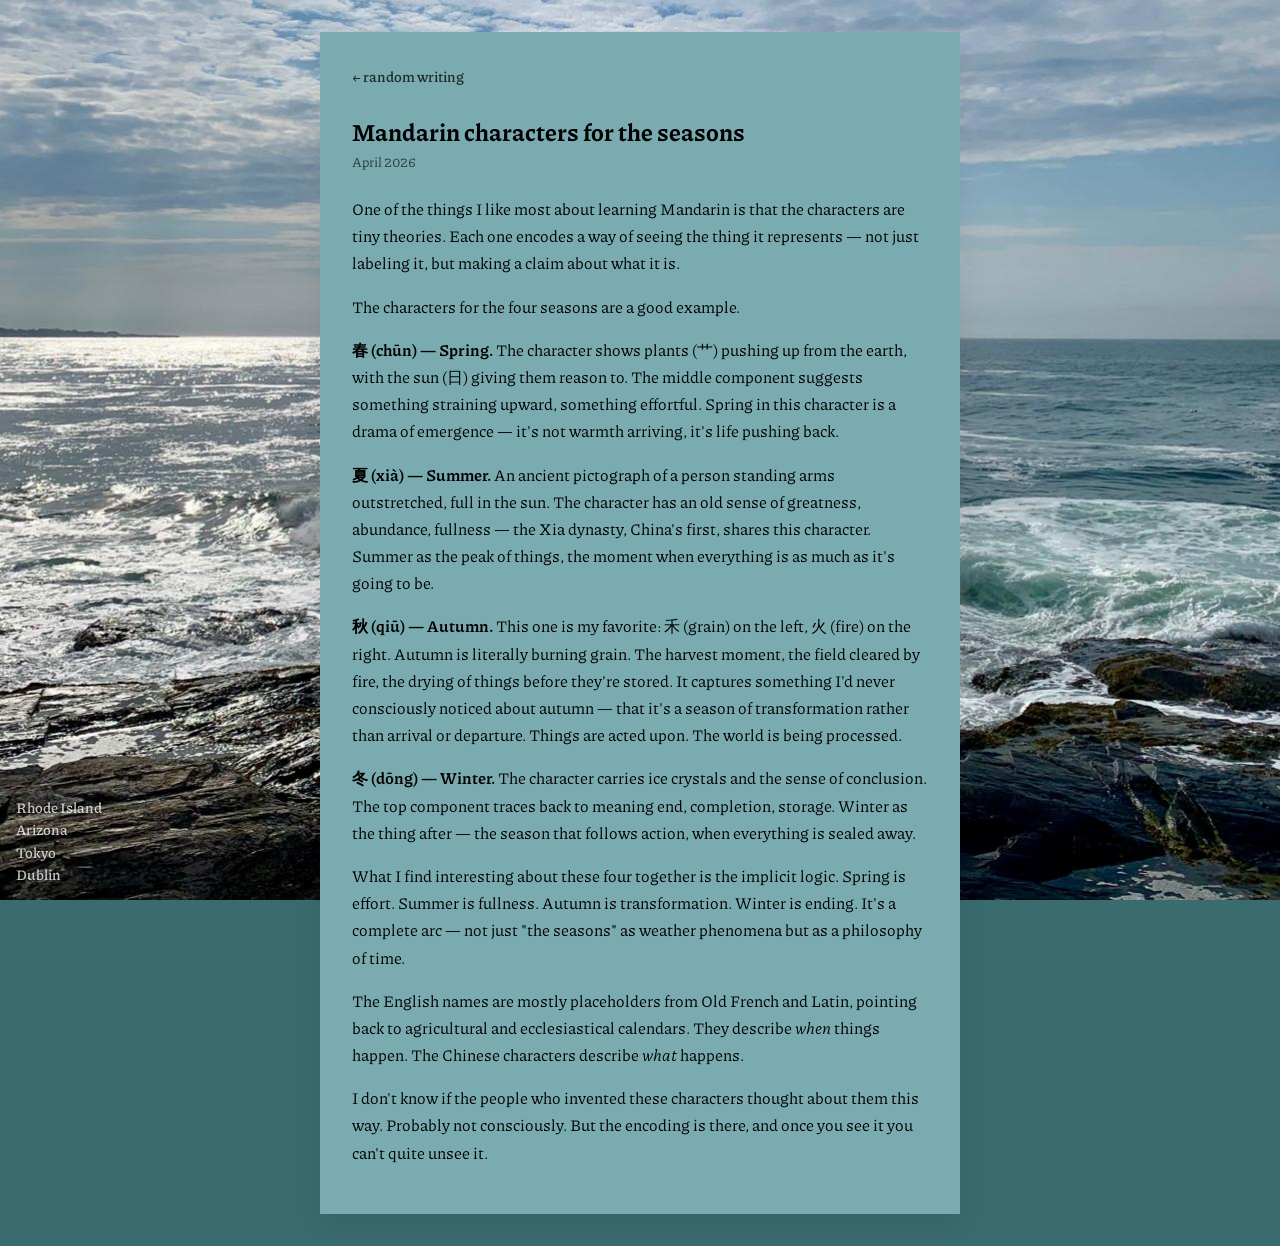
==== posts/mandarin-seasons.html @ 85fc89c3 "blog post" ====
<!DOCTYPE html>
<html lang="en">
  <head>
    <meta charset="UTF-8" />
    <meta name="viewport" content="width=device-width, initial-scale=1.0" />
    <title>Mandarin characters for the seasons — Sophia McConnell</title>
    <link rel="icon" id="favicon" href="data:image/svg+xml,<svg xmlns='http://www.w3.org/2000/svg' viewBox='0 0 100 100'><text y='.9em' font-size='90'>🌊</text></svg>" />
    <link rel="preconnect" href="https://fonts.googleapis.com" />
    <link rel="preconnect" href="https://fonts.gstatic.com" crossorigin />
    <link href="https://fonts.googleapis.com/css2?family=Piazzolla:ital,opsz,wght@0,8..30,300..900;1,8..30,300..900&display=swap" rel="stylesheet" />
    <link rel="stylesheet" href="../style.css" />
    <style>
      html, body { overflow: auto; height: auto; }
    </style>
  </head>
  <body>
    <script src="../js/theme.js"></script>

    <div class="post-page">
      <a class="post-back" href="../index.html#random-writing">← random writing</a>
      <article>
        <h1>Mandarin characters for the seasons</h1>
        <time>April 2026</time>

        <p>
          One of the things I like most about learning Mandarin is that the
          characters are tiny theories. Each one encodes a way of seeing the
          thing it represents — not just labeling it, but making a claim about
          what it is.
        </p>

        <p>The characters for the four seasons are a good example.</p>

        <p>
          <strong>春 (chūn) — Spring.</strong> The character shows plants (艹)
          pushing up from the earth, with the sun (日) giving them reason to.
          The middle component suggests something straining upward, something
          effortful. Spring in this character is a drama of emergence — it's
          not warmth arriving, it's life pushing back.
        </p>

        <p>
          <strong>夏 (xià) — Summer.</strong> An ancient pictograph of a
          person standing arms outstretched, full in the sun. The character has
          an old sense of greatness, abundance, fullness — the Xia dynasty,
          China's first, shares this character. Summer as the peak of things,
          the moment when everything is as much as it's going to be.
        </p>

        <p>
          <strong>秋 (qiū) — Autumn.</strong> This one is my favorite: 禾
          (grain) on the left, 火 (fire) on the right. Autumn is literally
          burning grain. The harvest moment, the field cleared by fire, the
          drying of things before they're stored. It captures something I'd
          never consciously noticed about autumn — that it's a season of
          transformation rather than arrival or departure. Things are acted
          upon. The world is being processed.
        </p>

        <p>
          <strong>冬 (dōng) — Winter.</strong> The character carries ice
          crystals and the sense of conclusion. The top component traces back
          to meaning end, completion, storage. Winter as the thing after —
          the season that follows action, when everything is sealed away.
        </p>

        <p>
          What I find interesting about these four together is the implicit
          logic. Spring is effort. Summer is fullness. Autumn is
          transformation. Winter is ending. It's a complete arc — not just
          "the seasons" as weather phenomena but as a philosophy of time.
        </p>

        <p>
          The English names are mostly placeholders from Old French and Latin,
          pointing back to agricultural and ecclesiastical calendars. They
          describe <em>when</em> things happen. The Chinese characters describe
          <em>what</em> happens.
        </p>

        <p>
          I don't know if the people who invented these characters thought
          about them this way. Probably not consciously. But the encoding is
          there, and once you see it you can't quite unsee it.
        </p>
      </article>
    </div>

    <nav class="location-switcher" aria-label="Location themes">
      <button data-theme="theme-rhode-island">Rhode Island</button>
      <button data-theme="theme-arizona">Arizona</button>
      <button data-theme="theme-tokyo">Tokyo</button>
      <button data-theme="theme-dublin">Dublin</button>
    </nav>
  </body>
</html>
---- style.css ----
/* ── Theme variables ───────────────────────────────────────────────────────
   Each theme defines these four properties. The defaults below are the
   fallback when no theme is active (plain green, no photo).
   ───────────────────────────────────────────────────────────────────────── */
:root {
  --bg-color:       #7a9e7e;
  --bg-image:       none;
  --panel-bg:       #cab49b40;
  --card-bg:        #cab49b;
  --nav-header-bg:  #c1583a;
  --nav-header-hover: #a8472b;
  --nav-sub-bg:     #e8c9a0;
  --nav-sub-hover:  #d4a87a;
  --nav-sub-active: #c1583a;
}

/* Rhode Island — coastal greens/blues */
body.theme-rhode-island {
  --bg-color:         #3a6b6e;
  --bg-image:         url("assets/images/bg-rhode-island.jpeg");
  --panel-bg:         #2b4f5240;
  --card-bg:          #7aabb0;
  --nav-header-bg:    #2b6b72;
  --nav-header-hover: #1d4f55;
  --nav-sub-bg:       #a8d4d8;
  --nav-sub-hover:    #84bcc2;
  --nav-sub-active:   #2b6b72;
}

/* Arizona — warm desert */
body.theme-arizona {
  --bg-color:         #b5651d;
  --bg-image:         url("assets/images/bg-arizona.jpeg");
  --panel-bg:         #6b2d0040;
  --card-bg:          #d4956a;
  --nav-header-bg:    #a0430f;
  --nav-header-hover: #7a320a;
  --nav-sub-bg:       #e8c4a0;
  --nav-sub-hover:    #d4a87a;
  --nav-sub-active:   #a0430f;
}

/* Tokyo — soft cherry blossom */
body.theme-tokyo {
  --bg-color:         #6b5b6e;
  --bg-image:         url("assets/images/bg-tokyo.jpeg");
  --panel-bg:         #3d2b4040;
  --card-bg:          #c8a8c0;
  --nav-header-bg:    #8b5a7a;
  --nav-header-hover: #6b3f5a;
  --nav-sub-bg:       #e8cce0;
  --nav-sub-hover:    #d4a8c4;
  --nav-sub-active:   #8b5a7a;
}

/* Dublin — deep greens */
body.theme-dublin {
  --bg-color:         #2d5a27;
  --bg-image:         url("assets/images/bg-dublin.jpeg");
  --panel-bg:         #1a3d1640;
  --card-bg:          #6a9e62;
  --nav-header-bg:    #2d6b24;
  --nav-header-hover: #1f4f19;
  --nav-sub-bg:       #b0d4a8;
  --nav-sub-hover:    #8cbc82;
  --nav-sub-active:   #2d6b24;
}

/* ── Reset ─────────────────────────────────────────────────────────────── */
* {
  box-sizing: border-box;
}

a,
a:visited,
a:hover,
a:active {
  color: inherit;
}

html,
body {
  height: 100%;
  margin: 0;
  overflow: hidden; /* page itself never scrolls — panels handle their own scroll */
}

/* ── Body / background ─────────────────────────────────────────────────── */
body {
  font-family: 'Piazzolla', serif;
  background-color: var(--bg-color);
  background-image: var(--bg-image);
  background-attachment: fixed;
  background-size: cover;
  background-position: center;
  background-repeat: no-repeat;
  transition: opacity 0.2s ease, background-color 0.4s ease;
}

/* ── Layout ────────────────────────────────────────────────────────────── */
.layout {
  display: flex;
  max-width: 1000px;
  height: 100vh;        /* exactly fills the viewport — no more, no less */
  margin: 0 auto;
  padding: 1.5rem 1rem; /* breathing room around the panels */
  gap: 1rem;
}

/* ── Sidebar ───────────────────────────────────────────────────────────── */
.sidebar {
  width: 280px;
  overflow-y: auto;   /* sidebar can scroll internally if nav items overflow */
  padding: 0.5rem;
  background: var(--panel-bg);
  backdrop-filter: blur(2px);
  border-radius: 0px;
  box-shadow: 0 10px 30px rgba(0, 0, 0, 0.08);
  transition: background 0.4s ease;
}

.sidebar header {
  margin-bottom: 1.5rem;
}

.sidebar header img {
  display: block;
  width: 100%;
  aspect-ratio: 1 / 1;
  object-fit: cover;
  max-width: 100%;
}

.sidebar nav ul {
  list-style: none;
  margin: 0;
  padding: 0;
}

.sidebar nav li + li {
  margin-top: 0;
}

.sidebar nav a {
  display: block;
  width: 100%;
  padding: 5px 12px;
  text-decoration: none;
  color: inherit;
  cursor: pointer;
  font-weight: 600;
  transition: background-color 0.2s ease;
}

.sidebar nav a {
  background: linear-gradient(
    to bottom,
    rgba(255, 255, 255, 0.22),
    rgba(0, 0, 0, 0.18)
  ), var(--nav-sub-bg);
  color: #1f1a17;
  transition: background-color 0.4s ease;
}

.sidebar nav a:hover {
  background: linear-gradient(
    to bottom,
    rgba(255, 255, 255, 0.12),
    rgba(0, 0, 0, 0.25)
  ), var(--nav-sub-hover);
}

.nav-header.active,
.nav-sub.active {
  border-left: 4px solid rgba(0, 0, 0, 0.25);
}

.sidebar nav a:link,
.sidebar nav a:visited,
.sidebar nav a:hover,
.sidebar nav a:active {
  text-decoration: none;
}

/* ── Main content panel ────────────────────────────────────────────────── */
main {
  flex: 1;
  overflow-y: auto;   /* scrolls only when content is taller than the panel */
  padding: 1rem;
  background: var(--panel-bg);
  backdrop-filter: blur(2px);
  border-radius: 0px;
  box-shadow: 0 10px 30px rgba(0, 0, 0, 0.08);
  transition: background 0.4s ease;
}

.card {
  background: var(--card-bg);
  padding: 1rem;
  transition: background-color 0.4s ease;
}

.card h1:first-child {
  margin-top: 0;
}

.start-here-layout:not(.hidden) {
  display: flex;
  flex-direction: column;
  gap: 0.5rem;
}

.start-nav ul {
  display: flex;
  flex-wrap: wrap;
  gap: 0.25rem;
  list-style: none;
  margin: 0;
  padding: 0;
}

.start-nav a {
  color: inherit;
  text-decoration: none;
}

#reading-list ul {
  list-style: none;
  padding: 0;
  margin: 0;
}

.start-intro {
  max-width: 42rem;
  text-align: center;
  align-self: center;
}

/* ── Post index (random writing section) ──────────────────────────────── */
.post-index-layout:not(.hidden) {
  display: flex;
  flex-direction: column;
  gap: 0.5rem;
}

.post-card {
  display: block;
  text-decoration: none;
  transition: filter 0.2s ease;
}

.post-card:hover {
  filter: brightness(1.06);
}

.post-meta {
  display: block;
  font-size: 0.8rem;
  opacity: 0.65;
  margin-bottom: 0.2rem;
}

.post-title {
  margin: 0 0 0.3rem;
  font-size: 1.15rem;
}

.post-desc {
  margin: 0;
  font-size: 0.95rem;
  font-style: italic;
  opacity: 0.85;
}

/* ── Post page (individual post layout) ───────────────────────────────── */
.post-page {
  max-width: 640px;
  margin: 2rem auto;
  padding: 2rem;
  background: var(--card-bg);
  box-shadow: 0 10px 30px rgba(0, 0, 0, 0.08);
  transition: background-color 0.4s ease;
}

.post-back {
  display: inline-block;
  font-size: 0.9rem;
  font-weight: 600;
  text-decoration: none;
  margin-bottom: 1.5rem;
  opacity: 0.75;
  transition: opacity 0.2s ease;
}

.post-back:hover {
  opacity: 1;
}

.post-page article h1 {
  margin-top: 0.25rem;
  margin-bottom: 0.25rem;
}

.post-page article time {
  font-size: 0.85rem;
  opacity: 0.65;
  display: block;
  margin-bottom: 1.5rem;
}

.post-page article p {
  line-height: 1.7;
}

/* ── Location switcher ─────────────────────────────────────────────────── */
.location-switcher {
  position: fixed;
  bottom: 1rem;
  left: 1rem;
  display: flex;
  flex-direction: column;
  gap: 0.15rem;
  z-index: 100;
}

.location-switcher button {
  background: none;
  border: none;
  padding: 0;
  font-family: inherit;
  font-size: 0.9rem;
  font-weight: 600;
  color: #fff;
  text-shadow: 0 1px 3px rgba(0, 0, 0, 0.6);
  cursor: pointer;
  text-align: left;
  transition: opacity 0.2s ease;
  opacity: 0.75;
}

.location-switcher button:hover {
  opacity: 1;
}

.location-switcher button.active {
  opacity: 1;
  text-decoration: underline;
}

/* ── Responsive ────────────────────────────────────────────────────────── */
@media (max-width: 767px) {
  html,
  body {
    overflow: auto; /* restore normal page scroll on mobile */
  }

  .layout {
    flex-direction: column;
    height: auto;
    padding: 1rem 0.5rem;
  }

  .sidebar {
    width: 100%;
    height: auto;
    overflow-y: visible;
  }

  .sidebar header img {
    max-width: 220px;
  }

  main {
    flex: none;
    height: auto;
    overflow-y: visible;
    padding: 1.5rem;
  }

  .sidebar nav a {
    width: 100%;
  }

  .location-switcher {
    bottom: 0.5rem;
    left: 0.5rem;
  }
}
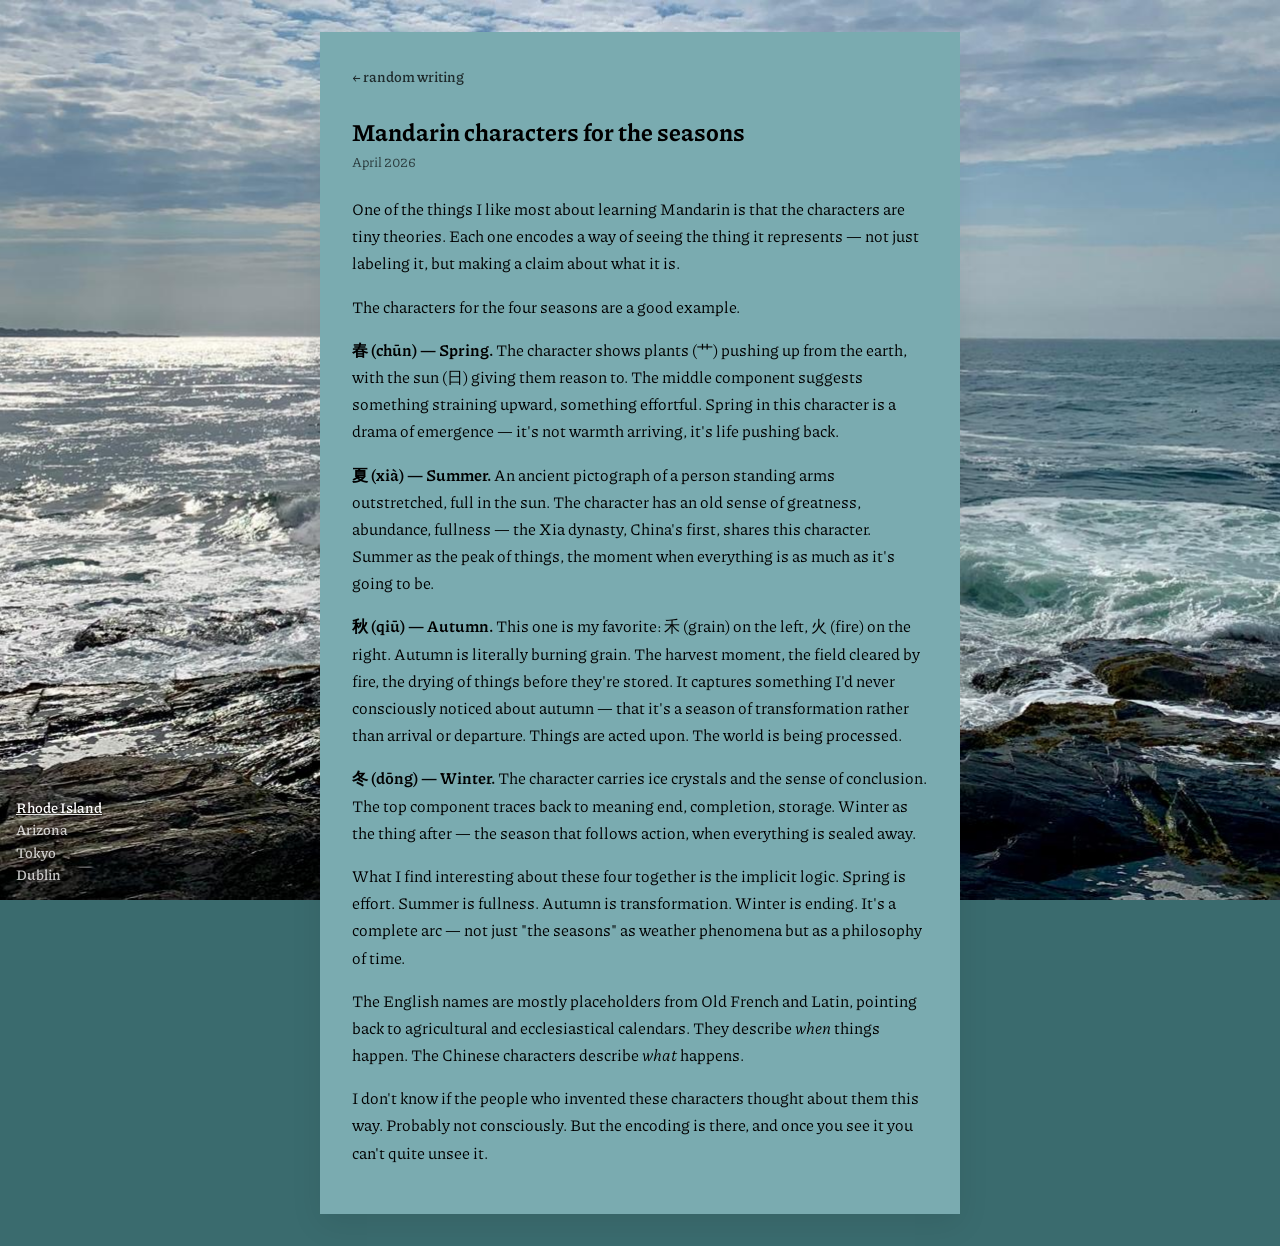
==== commit 62df9773: "cleaning up stuff and updating documentation" ====
--- a/posts/mandarin-seasons.html
+++ b/posts/mandarin-seasons.html
@@ -20,7 +20,7 @@
       <a class="post-back" href="../index.html#random-writing">← random writing</a>
       <article>
         <h1>Mandarin characters for the seasons</h1>
-        <time>April 2026</time>
+        <time datetime="2026-04">April 2026</time>
 
         <p>
           One of the things I like most about learning Mandarin is that the
--- a/style.css
+++ b/style.css
@@ -7,8 +7,6 @@
   --bg-image:       none;
   --panel-bg:       #cab49b40;
   --card-bg:        #cab49b;
-  --nav-header-bg:  #c1583a;
-  --nav-header-hover: #a8472b;
   --nav-sub-bg:     #e8c9a0;
   --nav-sub-hover:  #d4a87a;
   --nav-sub-active: #c1583a;
@@ -20,8 +18,6 @@
   --bg-image:         url("assets/images/bg-rhode-island.jpeg");
   --panel-bg:         #2b4f5240;
   --card-bg:          #7aabb0;
-  --nav-header-bg:    #2b6b72;
-  --nav-header-hover: #1d4f55;
   --nav-sub-bg:       #a8d4d8;
   --nav-sub-hover:    #84bcc2;
   --nav-sub-active:   #2b6b72;
@@ -33,8 +29,6 @@
   --bg-image:         url("assets/images/bg-arizona.jpeg");
   --panel-bg:         #6b2d0040;
   --card-bg:          #d4956a;
-  --nav-header-bg:    #a0430f;
-  --nav-header-hover: #7a320a;
   --nav-sub-bg:       #e8c4a0;
   --nav-sub-hover:    #d4a87a;
   --nav-sub-active:   #a0430f;
@@ -46,8 +40,6 @@
   --bg-image:         url("assets/images/bg-tokyo.jpeg");
   --panel-bg:         #3d2b4040;
   --card-bg:          #c8a8c0;
-  --nav-header-bg:    #8b5a7a;
-  --nav-header-hover: #6b3f5a;
   --nav-sub-bg:       #e8cce0;
   --nav-sub-hover:    #d4a8c4;
   --nav-sub-active:   #8b5a7a;
@@ -59,8 +51,6 @@
   --bg-image:         url("assets/images/bg-dublin.jpeg");
   --panel-bg:         #1a3d1640;
   --card-bg:          #6a9e62;
-  --nav-header-bg:    #2d6b24;
-  --nav-header-hover: #1f4f19;
   --nav-sub-bg:       #b0d4a8;
   --nav-sub-hover:    #8cbc82;
   --nav-sub-active:   #2d6b24;
@@ -69,6 +59,10 @@
 /* ── Reset ─────────────────────────────────────────────────────────────── */
 * {
   box-sizing: border-box;
+}
+
+.hidden {
+  display: none !important;
 }
 
 a,
@@ -114,7 +108,6 @@
   padding: 0.5rem;
   background: var(--panel-bg);
   backdrop-filter: blur(2px);
-  border-radius: 0px;
   box-shadow: 0 10px 30px rgba(0, 0, 0, 0.08);
   transition: background 0.4s ease;
 }
@@ -137,49 +130,35 @@
   padding: 0;
 }
 
-.sidebar nav li + li {
-  margin-top: 0;
-}
-
 .sidebar nav a {
   display: block;
   width: 100%;
   padding: 5px 12px;
   text-decoration: none;
-  color: inherit;
+  color: #1f1a17;
   cursor: pointer;
   font-weight: 600;
-  transition: background-color 0.2s ease;
-}
-
-.sidebar nav a {
-  background: linear-gradient(
+  background-color: var(--nav-sub-bg);
+  background-image: linear-gradient(
     to bottom,
     rgba(255, 255, 255, 0.22),
     rgba(0, 0, 0, 0.18)
-  ), var(--nav-sub-bg);
-  color: #1f1a17;
+  );
   transition: background-color 0.4s ease;
 }
 
 .sidebar nav a:hover {
-  background: linear-gradient(
+  background-color: var(--nav-sub-hover);
+  background-image: linear-gradient(
     to bottom,
     rgba(255, 255, 255, 0.12),
     rgba(0, 0, 0, 0.25)
-  ), var(--nav-sub-hover);
+  );
 }
 
 .nav-header.active,
 .nav-sub.active {
   border-left: 4px solid rgba(0, 0, 0, 0.25);
-}
-
-.sidebar nav a:link,
-.sidebar nav a:visited,
-.sidebar nav a:hover,
-.sidebar nav a:active {
-  text-decoration: none;
 }
 
 /* ── Main content panel ────────────────────────────────────────────────── */
@@ -189,7 +168,6 @@
   padding: 1rem;
   background: var(--panel-bg);
   backdrop-filter: blur(2px);
-  border-radius: 0px;
   box-shadow: 0 10px 30px rgba(0, 0, 0, 0.08);
   transition: background 0.4s ease;
 }
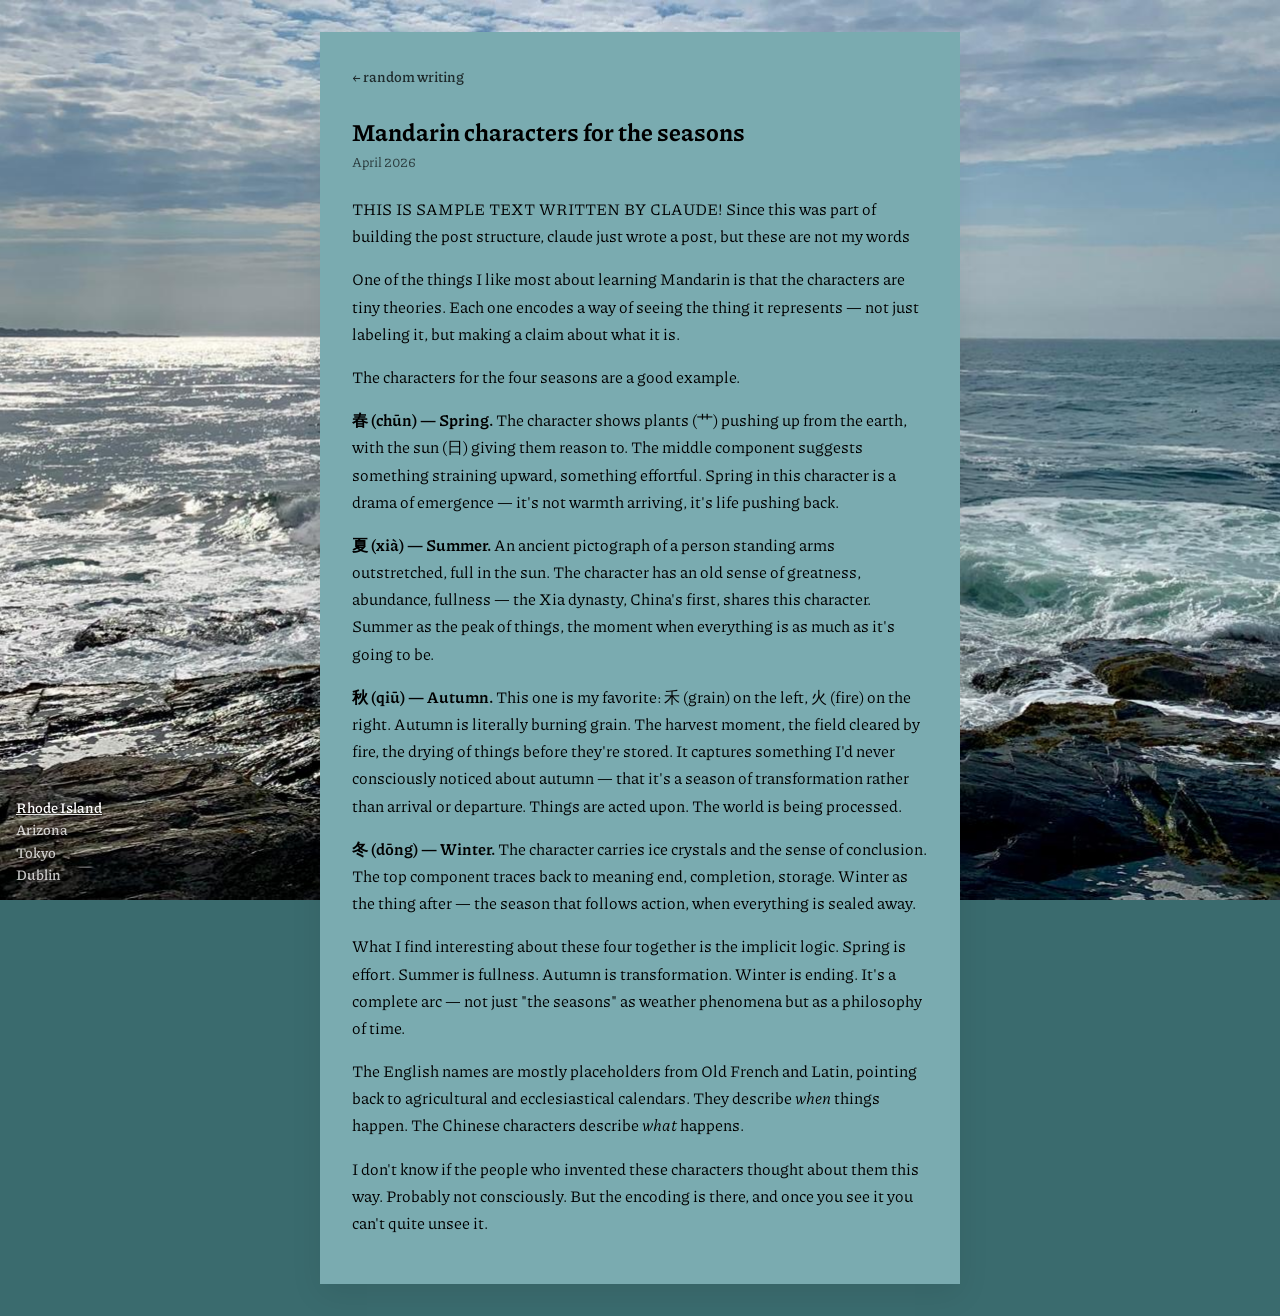
==== commit eb44f597: "blog post theme update" ====
--- a/posts/mandarin-seasons.html
+++ b/posts/mandarin-seasons.html
@@ -15,6 +15,7 @@
   </head>
   <body>
     <script src="../js/theme.js"></script>
+    <div id="theme-overlay"></div>
 
     <div class="post-page">
       <a class="post-back" href="../index.html#random-writing">← random writing</a>
@@ -23,6 +24,10 @@
         <time datetime="2026-04">April 2026</time>
 
         <p>
+         THIS IS SAMPLE TEXT WRITTEN BY CLAUDE! Since this was part of building the post structure, claude just wrote a post, but these are not my words
+        </p>
+        <p>
+         
           One of the things I like most about learning Mandarin is that the
           characters are tiny theories. Each one encodes a way of seeing the
           thing it represents — not just labeling it, but making a claim about
--- a/style.css
+++ b/style.css
@@ -88,7 +88,7 @@
   background-size: cover;
   background-position: center;
   background-repeat: no-repeat;
-  transition: opacity 0.2s ease, background-color 0.4s ease;
+  transition: background-color 0.3s ease;
 }
 
 /* ── Layout ────────────────────────────────────────────────────────────── */
@@ -290,6 +290,20 @@
   line-height: 1.7;
 }
 
+/* ── Theme crossfade overlay ───────────────────────────────────────────── */
+#theme-overlay {
+  position: fixed;
+  inset: 0;
+  z-index: 1000;
+  background-size: cover;
+  background-position: center;
+  background-attachment: fixed;
+  background-repeat: no-repeat;
+  opacity: 0;
+  transition: opacity 0.3s ease;
+  pointer-events: none;
+}
+
 /* ── Location switcher ─────────────────────────────────────────────────── */
 .location-switcher {
   position: fixed;
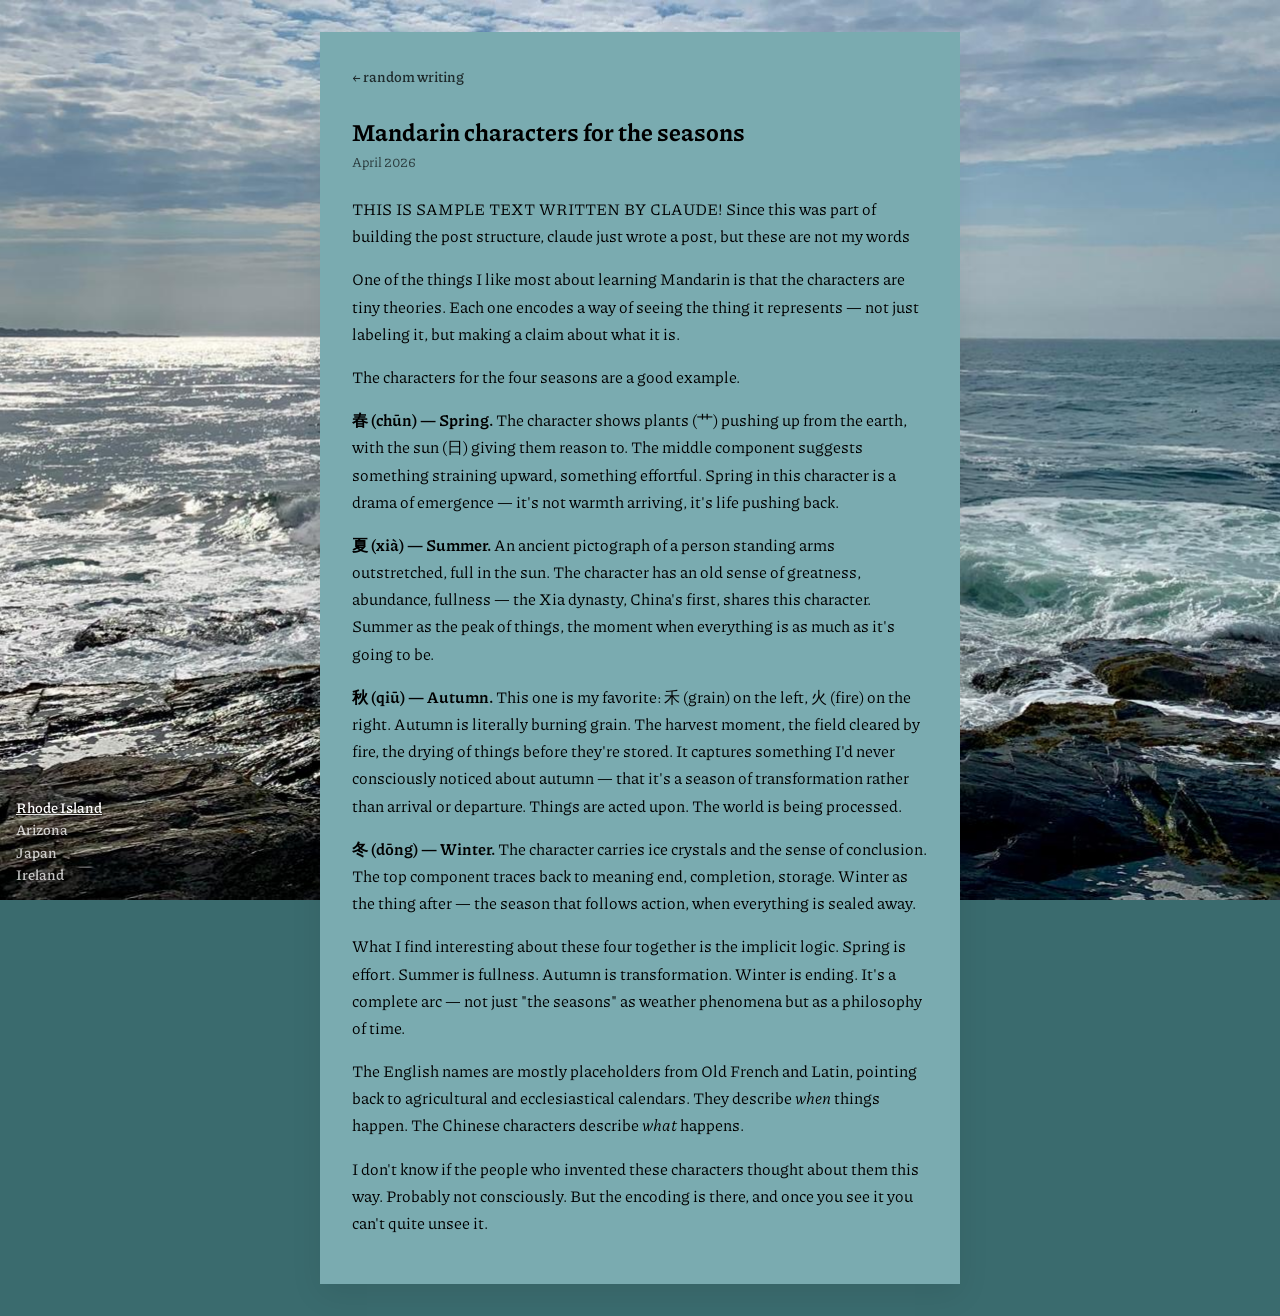
==== commit 49e96d79: "ireland picture update" ====
--- a/posts/mandarin-seasons.html
+++ b/posts/mandarin-seasons.html
@@ -94,8 +94,8 @@
     <nav class="location-switcher" aria-label="Location themes">
       <button data-theme="theme-rhode-island">Rhode Island</button>
       <button data-theme="theme-arizona">Arizona</button>
-      <button data-theme="theme-tokyo">Tokyo</button>
-      <button data-theme="theme-dublin">Dublin</button>
+      <button data-theme="theme-japan">Japan</button>
+      <button data-theme="theme-ireland">Ireland</button>
     </nav>
   </body>
 </html>
--- a/style.css
+++ b/style.css
@@ -34,10 +34,10 @@
   --nav-sub-active:   #a0430f;
 }
 
-/* Tokyo — soft cherry blossom */
-body.theme-tokyo {
+/* Japan — soft cherry blossom */
+body.theme-japan {
   --bg-color:         #6b5b6e;
-  --bg-image:         url("assets/images/bg-tokyo.jpeg");
+  --bg-image:         url("assets/images/bg-japan.jpeg");
   --panel-bg:         #3d2b4040;
   --card-bg:          #c8a8c0;
   --nav-sub-bg:       #e8cce0;
@@ -45,10 +45,10 @@
   --nav-sub-active:   #8b5a7a;
 }
 
-/* Dublin — deep greens */
-body.theme-dublin {
+/* Ireland — deep greens */
+body.theme-ireland {
   --bg-color:         #2d5a27;
-  --bg-image:         url("assets/images/bg-dublin.jpeg");
+  --bg-image:         url("assets/images/bg-ireland.jpeg");
   --panel-bg:         #1a3d1640;
   --card-bg:          #6a9e62;
   --nav-sub-bg:       #b0d4a8;
